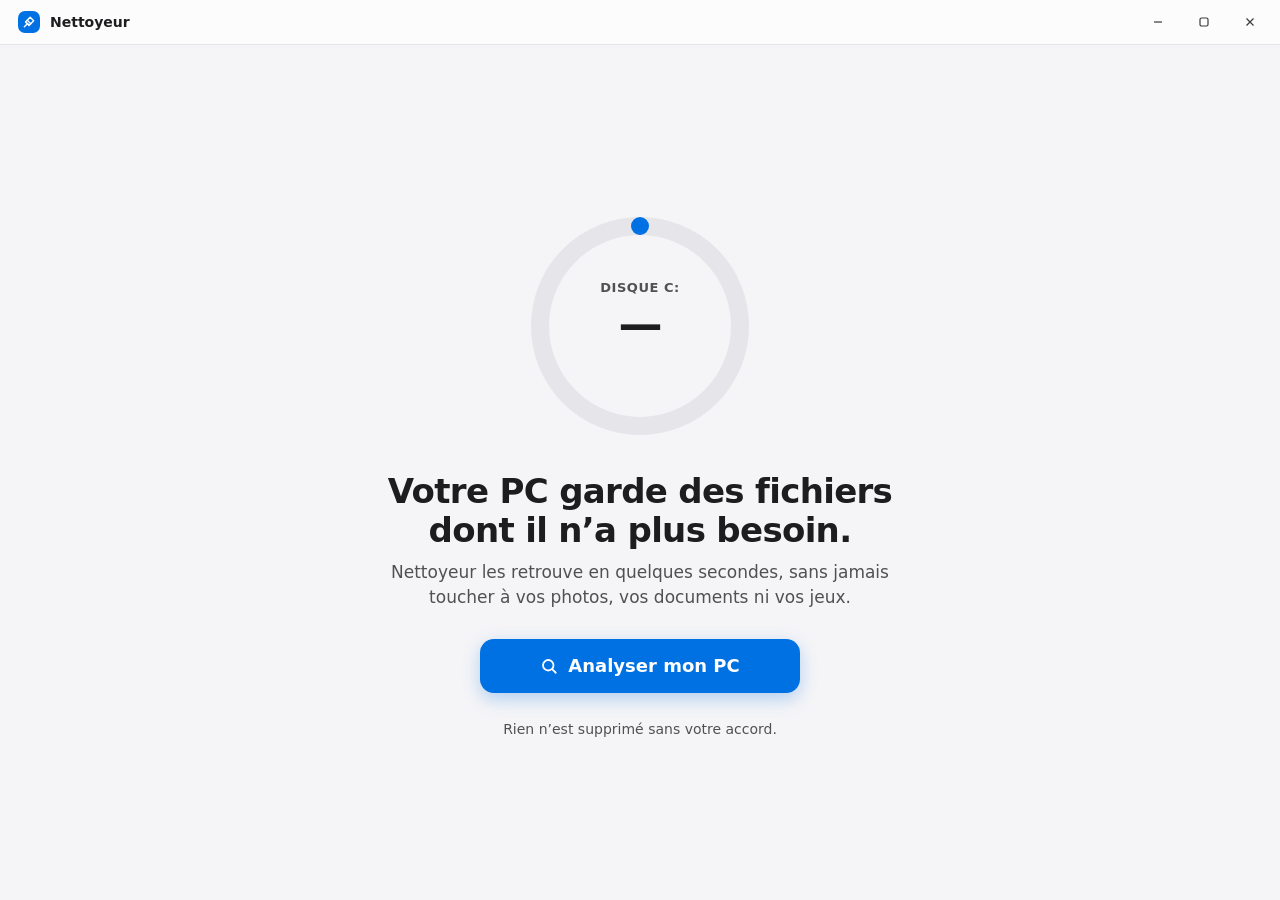
==== ui/index.html @ fa34c0ce "Nettoyeur : première version (Tauri 2), portée de la maquette Trois écrans de la maquette (Accueil, " ====
<!doctype html>
<!-- SPDX-FileCopyrightText: © 2026 Djamel Lazreg (drrakendu78) <https://djamellazreg.fr>
     SPDX-License-Identifier: LicenseRef-PolyForm-Strict-1.0.0
     Nettoyeur — les trois écrans de la maquette (Accueil, Résultats, Terminé). Aucun style en
     ligne (CSP) : tout est dans style.css, les valeurs viennent de app.js. -->
<html lang="fr">
<head>
<meta charset="utf-8">
<meta name="viewport" content="width=device-width, initial-scale=1">
<title>Nettoyeur</title>
<link rel="stylesheet" href="style.css">
<script src="app.js" defer></script>
</head>
<body>
<div class="app">
  <header class="barre" id="barre">
    <div class="marque">
      <span class="logo" aria-hidden="true"><svg width="14" height="14" viewBox="0 0 24 24" fill="none" stroke="#FFFFFF" stroke-width="2.4" stroke-linecap="round" stroke-linejoin="round"><path d="M4 20 L10 14"/><path d="M9 9 L15 15"/><path d="M14 4 L20 10 L12 18 L6 12 Z"/></svg></span>
      Nettoyeur
    </div>
    <div class="fenetre">
      <button type="button" id="reduire" aria-label="Réduire"><svg width="12" height="12" viewBox="0 0 12 12" aria-hidden="true"><path d="M2 6 H10" stroke="currentColor" stroke-width="1.2"/></svg></button>
      <button type="button" id="agrandir" aria-label="Agrandir"><svg width="12" height="12" viewBox="0 0 12 12" aria-hidden="true"><rect x="2" y="2" width="8" height="8" rx="1.5" fill="none" stroke="currentColor" stroke-width="1.2"/></svg></button>
      <button type="button" id="fermer" class="fermer" aria-label="Fermer"><svg width="12" height="12" viewBox="0 0 12 12" aria-hidden="true"><path d="M2.5 2.5 L9.5 9.5 M9.5 2.5 L2.5 9.5" stroke="currentColor" stroke-width="1.2"/></svg></button>
    </div>
  </header>

  <!-- 1 · ACCUEIL -->
  <main class="ecran centre" id="accueil">
    <div class="colonne accueil">
      <div class="anneau">
        <svg width="236" height="236" viewBox="0 0 236 236" role="img" id="anneau" aria-label="Disque C :">
          <circle cx="118" cy="118" r="100" fill="none" stroke="#E5E5EA" stroke-width="18"/>
          <circle id="arc" cx="118" cy="118" r="100" fill="none" stroke="#0071E3" stroke-width="18" stroke-linecap="round" stroke-dasharray="0 629" transform="rotate(-90 118 118)"/>
        </svg>
        <div class="anneau-texte">
          <div class="disque">Disque C:</div>
          <div class="utilise" id="utilise">—</div>
          <div class="sur" id="sur">&nbsp;</div>
        </div>
      </div>
      <div class="titres">
        <h1 tabindex="-1">Votre PC garde des fichiers dont il n’a plus besoin.</h1>
        <p>Nettoyeur les retrouve en quelques secondes, sans jamais toucher à vos photos, vos documents ni vos jeux.</p>
      </div>
      <button type="button" class="principal grand" id="analyser">
        <svg class="icone" width="18" height="18" viewBox="0 0 24 24" fill="none" stroke="#FFFFFF" stroke-width="2.4" stroke-linecap="round" aria-hidden="true"><circle cx="11" cy="11" r="7"/><path d="M16.5 16.5 L21 21"/></svg>
        <span class="roue" aria-hidden="true"></span>
        <span class="libelle">Analyser mon PC</span>
      </button>
      <div class="note" id="note-accueil" role="status">Rien n’est supprimé sans votre accord.</div>
    </div>
  </main>

  <!-- 2 · RÉSULTATS -->
  <main class="ecran resultats" id="resultats" hidden>
    <div class="entete">
      <div class="titres">
        <h1 tabindex="-1" id="titre-resultats">On a trouvé <span id="total-titre">0 Ko</span> à récupérer</h1>
        <p id="sous-titre">Les éléments « à vérifier » ne sont jamais cochés d’office.</p>
      </div>
      <button type="button" class="lien" id="retour">Retour</button>
    </div>
    <ul class="carte liste" id="liste">
      <li class="ligne" data-id="temp">
        <label class="rang" for="c-temp">
          <svg width="26" height="26" viewBox="0 0 24 24" fill="none" stroke="#515154" stroke-width="1.8" stroke-linecap="round" aria-hidden="true"><circle cx="12" cy="12" r="8.5"/><path d="M12 7.5 V12 L15 14"/></svg>
          <span class="nom"><span class="titre">Fichiers temporaires</span><span class="desc">Laissés par Windows et les applications</span></span>
          <span class="pastille sure">Sans risque</span>
          <span class="taille">—</span>
          <input id="c-temp" type="checkbox" aria-label="Nettoyer les fichiers temporaires">
        </label>
      </li>
      <li class="ligne" data-id="corbeille">
        <label class="rang" for="c-corbeille">
          <svg width="26" height="26" viewBox="0 0 24 24" fill="none" stroke="#515154" stroke-width="1.8" stroke-linecap="round" stroke-linejoin="round" aria-hidden="true"><path d="M4 7 H20"/><path d="M9 7 V4.5 H15 V7"/><path d="M6 7 L7 20 H17 L18 7"/></svg>
          <span class="nom"><span class="titre">Corbeille</span><span class="desc">Fichiers que vous avez déjà supprimés</span></span>
          <span class="pastille sure">Sans risque</span>
          <span class="taille">—</span>
          <input id="c-corbeille" type="checkbox" aria-label="Vider la Corbeille">
        </label>
      </li>
      <li class="ligne" data-id="maj">
        <label class="rang" for="c-maj">
          <svg width="26" height="26" viewBox="0 0 24 24" fill="none" stroke="#515154" stroke-width="1.8" stroke-linecap="round" stroke-linejoin="round" aria-hidden="true"><path d="M20 12 A8 8 0 0 1 6 17.3"/><path d="M4 12 A8 8 0 0 1 18 6.7"/><path d="M18 3 V7 H14"/><path d="M6 21 V17 H10"/></svg>
          <span class="nom"><span class="titre">Restes des mises à jour Windows</span><span class="desc">Déjà installées, plus jamais relues</span></span>
          <span class="pastille sure">Sans risque</span>
          <span class="taille">—</span>
          <input id="c-maj" type="checkbox" aria-label="Nettoyer les restes des mises à jour">
        </label>
      </li>
      <li class="ligne" data-id="nav">
        <label class="rang" for="c-nav">
          <svg width="26" height="26" viewBox="0 0 24 24" fill="none" stroke="#515154" stroke-width="1.8" stroke-linecap="round" aria-hidden="true"><circle cx="12" cy="12" r="8.5"/><path d="M3.5 12 H20.5"/><path d="M12 3.5 C9 7 9 17 12 20.5 C15 17 15 7 12 3.5"/></svg>
          <span class="nom"><span class="titre">Cache des navigateurs</span><span class="desc">Chrome, Edge, Brave, Firefox — vous restez connecté</span></span>
          <span class="pastille sure">Sans risque</span>
          <span class="taille">—</span>
          <input id="c-nav" type="checkbox" aria-label="Nettoyer le cache des navigateurs">
        </label>
      </li>
      <li class="ligne" data-id="jeux">
        <label class="rang" for="c-jeux">
          <svg width="26" height="26" viewBox="0 0 24 24" fill="none" stroke="#515154" stroke-width="1.8" stroke-linecap="round" stroke-linejoin="round" aria-hidden="true"><path d="M7 8 H17 A4 4 0 0 1 21 12 V14 A3 3 0 0 1 15.6 15.8 L14.5 14.5 H9.5 L8.4 15.8 A3 3 0 0 1 3 14 V12 A4 4 0 0 1 7 8 Z"/><path d="M8 10.5 V13.5 M6.5 12 H9.5"/></svg>
          <span class="nom"><span class="titre">Cache des jeux</span><span class="desc">Shaders de la carte graphique, refaits au prochain lancement</span></span>
          <span class="pastille sure">Sans risque</span>
          <span class="taille">—</span>
          <input id="c-jeux" type="checkbox" aria-label="Nettoyer le cache des jeux">
        </label>
      </li>
      <li class="ligne" data-id="install">
        <label class="rang" for="c-install">
          <svg width="26" height="26" viewBox="0 0 24 24" fill="none" stroke="#515154" stroke-width="1.8" stroke-linecap="round" stroke-linejoin="round" aria-hidden="true"><path d="M12 4 V15"/><path d="M7.5 10.5 L12 15 L16.5 10.5"/><path d="M4.5 19.5 H19.5"/></svg>
          <span class="nom"><span class="titre">Vieux installateurs</span><span class="desc">Dans Téléchargements, ouverts il y a plus de 3 mois</span></span>
          <span class="pastille verifier">À vérifier</span>
          <span class="taille">—</span>
          <input id="c-install" type="checkbox" aria-label="Nettoyer les vieux installateurs">
        </label>
        <div class="detail" hidden></div>
      </li>
      <li class="ligne" data-id="gros">
        <label class="rang" for="c-gros">
          <svg width="26" height="26" viewBox="0 0 24 24" fill="none" stroke="#515154" stroke-width="1.8" stroke-linecap="round" stroke-linejoin="round" aria-hidden="true"><path d="M6 3.5 H14 L19 8.5 V20.5 H6 Z"/><path d="M14 3.5 V8.5 H19"/></svg>
          <span class="nom"><span class="titre">Gros fichiers oubliés</span><span class="desc">Plus de 1 Go, pas ouverts depuis un an — la liste s’ouvre avant</span></span>
          <span class="pastille verifier">À vérifier</span>
          <span class="taille">—</span>
          <input id="c-gros" type="checkbox" aria-label="Nettoyer les gros fichiers oubliés">
        </label>
        <div class="detail" hidden></div>
      </li>
    </ul>
  </main>
  <footer class="pied" id="pied" hidden>
    <div class="selection" id="selection" role="status">Sélection : <b id="total-pied">0 Ko</b></div>
    <button type="button" class="principal" id="nettoyer">
      <span class="roue" aria-hidden="true"></span>
      <span class="libelle">Nettoyer <span id="total-bouton">0 Ko</span></span>
    </button>
  </footer>

  <!-- 3 · TERMINÉ -->
  <main class="ecran centre" id="termine" hidden>
    <div class="colonne termine">
      <div class="coche-ronde"><svg width="64" height="64" viewBox="0 0 24 24" fill="none" stroke="#1B6E37" stroke-width="2.4" stroke-linecap="round" stroke-linejoin="round" role="img" aria-label="Nettoyage terminé"><path d="M5 12.5 L10 17.5 L19 7"/></svg></div>
      <div class="gain">
        <h1 class="chiffre" tabindex="-1" id="libere">0 Ko</h1>
        <div class="legende">libérés sur votre PC</div>
      </div>
      <div class="carte bilan">
        <div class="bilan-ligne"><span>Espace libre avant</span><b id="avant">—</b></div>
        <div class="jauge" aria-hidden="true"><div class="jauge-avant" id="jauge-avant"></div><div class="jauge-gain" id="jauge-gain"></div></div>
        <div class="bilan-ligne"><span>Espace libre maintenant</span><b id="apres">—</b></div>
      </div>
      <button type="button" class="principal" id="fini">Terminé</button>
      <div class="note" id="note-corbeille">Les fichiers « à vérifier » restent dans la Corbeille tant que vous ne la videz pas.</div>
      <div class="note alerte" id="note-admin" hidden>Les restes des mises à jour n’ont pas été nettoyés : l’autorisation a été refusée.</div>
    </div>
  </main>
</div>
</body>
</html>
---- ui/style.css ----
/* SPDX-FileCopyrightText: © 2026 Djamel Lazreg (drrakendu78) <https://djamellazreg.fr>
   SPDX-License-Identifier: LicenseRef-PolyForm-Strict-1.0.0

   Nettoyeur — la maquette (claude.ai/artifact/TJa7mqybpLY1iUbJiNohjh) portée telle quelle :
   fond #F5F5F7, cartes blanches de rayon 16, bleu #0071E3, une action par écran. Figtree si
   elle est installée, sinon la police de Windows, très proche. */

:root {
  --accent: #0071E3;
  --fond: #F5F5F7;
  --texte: #1D1D1F;
  --texte-2: #515154;
  --filet: #E3E3E8;
  --filet-carte: #EBEBF0;
  --piste: #E5E5EA;
  --sur-fond: #E3F3E8;
  --sur-texte: #1B6E37;
  --verif-fond: #FFF1DC;
  --verif-texte: #8A4B00;
  --verre: rgba(255, 255, 255, 0.72);
  --ombre-carte: 0 1px 2px rgba(0, 0, 0, 0.04), 0 8px 24px rgba(0, 0, 0, 0.06);
  --sortie: cubic-bezier(0.23, 1, 0.32, 1);
  color-scheme: light;
}

* { box-sizing: border-box; }
html, body { height: 100%; margin: 0; }
body {
  background: var(--fond);
  color: var(--texte);
  font-family: 'Figtree', 'Segoe UI Variable Text', 'Segoe UI', system-ui, sans-serif;
  /* la hauteur « normale » de Figtree (1,2) : mêmes mesures que la maquette avec la police de Windows */
  line-height: 1.2;
  -webkit-font-smoothing: antialiased;
  overflow: hidden;
  user-select: none;
}
button { font: inherit; color: inherit; }
h1, p { margin: 0; }
[hidden] { display: none !important; }

.app { height: 100%; display: flex; flex-direction: column; }

/* ── barre de titre (44 px + son filet) ──
   La maquette donne largeurs et hauteurs SANS marges ni bordures (boîte « content-box ») ; ici tout
   est en border-box : les valeurs ci-dessous les incluent (barre 45, pied 77, boutons + 2 × marge). */
.barre {
  height: 45px; flex-shrink: 0; display: flex; align-items: center; justify-content: space-between;
  padding: 0 8px 0 18px; border-bottom: 1px solid var(--filet); background: var(--verre);
}
.marque { display: flex; align-items: center; gap: 10px; font-size: 14px; font-weight: 600; pointer-events: none; }
.logo { width: 22px; height: 22px; border-radius: 7px; background: var(--accent); display: flex; align-items: center; justify-content: center; }
.fenetre { display: flex; gap: 2px; }
.fenetre button {
  width: 44px; height: 32px; border: 0; background: transparent; border-radius: 6px; color: #3A3A3C;
  display: flex; align-items: center; justify-content: center; cursor: pointer;
  transition: background-color 120ms ease, color 120ms ease;
}
@media (hover: hover) and (pointer: fine) {
  .fenetre button:hover { background: rgba(0, 0, 0, 0.06); }
  .fenetre .fermer:hover { background: #E81123; color: #FFFFFF; }
}

/* ── écrans ── */
.ecran { flex: 1; min-height: 0; animation: arrivee 180ms var(--sortie); }
.ecran.centre { display: flex; align-items: center; justify-content: center; padding: 32px; overflow: auto; }
.colonne { display: flex; flex-direction: column; align-items: center; text-align: center; }
@keyframes arrivee { from { opacity: 0; } to { opacity: 1; } }

/* boutons pleins : le bleu, le texte blanc */
.principal {
  display: inline-flex; align-items: center; justify-content: center; gap: 10px;
  border: 0; background: var(--accent); color: #FFFFFF; font-weight: 600; cursor: pointer;
  transition: filter 150ms ease, transform 120ms var(--sortie), opacity 150ms ease;
}
.principal:active:not(:disabled) { transform: scale(0.98); }
@media (hover: hover) and (pointer: fine) { .principal:hover:not(:disabled) { filter: brightness(1.08); } }
.principal:disabled { cursor: default; opacity: 0.45; box-shadow: none !important; }
.principal[aria-busy="true"] { opacity: 1; cursor: progress; }
:focus-visible { outline: 2px solid var(--accent); outline-offset: 3px; }
.lien:focus-visible, .afficher:focus-visible { border-radius: 6px; }

/* la roue d'attente, à la place de l'icône pendant l'analyse ou le nettoyage */
.roue { display: none; width: 18px; height: 18px; border-radius: 50%; border: 2.4px solid rgba(255, 255, 255, 0.35); border-top-color: #FFFFFF; animation: tourne 800ms linear infinite; }
[aria-busy="true"] .roue { display: block; }
[aria-busy="true"] .icone { display: none; }
@keyframes tourne { to { transform: rotate(360deg); } }

.note { font-size: 14px; color: var(--texte-2); }
.note.alerte, .selection.alerte { color: var(--verif-texte); }

/* ── 1 · Accueil ── */
.accueil { width: 560px; max-width: 100%; gap: 28px; }
.anneau { position: relative; width: 236px; height: 236px; }
#arc { transition: stroke-dasharray 700ms var(--sortie); }
.anneau-texte { position: absolute; inset: 0; display: flex; flex-direction: column; align-items: center; justify-content: center; gap: 2px; }
.disque { font-size: 13px; font-weight: 600; letter-spacing: 0.04em; text-transform: uppercase; color: var(--texte-2); }
.utilise { font-size: 44px; font-weight: 700; letter-spacing: -0.02em; }
.sur { font-size: 15px; color: var(--texte-2); }
.accueil .titres { display: flex; flex-direction: column; gap: 10px; }
.accueil h1 { font-size: 34px; font-weight: 700; letter-spacing: -0.02em; line-height: 1.15; outline: none; }
.accueil p { font-size: 17px; line-height: 1.5; color: var(--texte-2); }
.grand { min-width: 320px; height: 54px; padding: 0 30px; border-radius: 14px; font-size: 18px; box-shadow: 0 6px 18px rgba(0, 113, 227, 0.28); }

/* ── 2 · Résultats ── */
.resultats { display: flex; flex-direction: column; gap: 16px; padding: 22px 40px 0; }
.entete { display: flex; align-items: flex-end; justify-content: space-between; gap: 24px; flex-shrink: 0; }
.entete .titres { display: flex; flex-direction: column; gap: 6px; }
.entete h1 { font-size: 30px; font-weight: 700; letter-spacing: -0.02em; outline: none; }
.entete p { font-size: 15px; color: var(--texte-2); }
.lien { border: 0; background: none; padding: 10px 4px; font-size: 15px; font-weight: 500; color: #0066CC; cursor: pointer; }
@media (hover: hover) and (pointer: fine) { .lien:hover { color: #004C99; } }
.lien:disabled { opacity: 0.45; cursor: default; }

.carte { background: #FFFFFF; border-radius: 16px; box-shadow: var(--ombre-carte); }
/* la carte défile si la fenêtre est basse ou si une liste « à vérifier » est ouverte */
.liste { list-style: none; margin: 0 0 16px; padding: 0; overflow: auto; min-height: 0; flex: 0 1 auto; }
.ligne + .ligne { border-top: 1px solid var(--filet-carte); }
.rang {
  display: grid; grid-template-columns: 40px minmax(0, 1fr) 110px 90px 28px; align-items: center; gap: 16px;
  height: 60px; padding: 0 22px; cursor: pointer;
}
.rang.vide { cursor: default; }
.nom { display: flex; flex-direction: column; min-width: 0; }
.nom .titre { font-size: 16px; font-weight: 600; }
.nom .desc { font-size: 13px; color: var(--texte-2); white-space: nowrap; overflow: hidden; text-overflow: ellipsis; }
.pastille { justify-self: start; font-size: 12px; font-weight: 600; padding: 4px 10px; border-radius: 999px; white-space: nowrap; }
.pastille.sure { background: var(--sur-fond); color: var(--sur-texte); }
.pastille.verifier { background: var(--verif-fond); color: var(--verif-texte); }
.taille { text-align: right; font-size: 16px; font-weight: 600; white-space: nowrap; }
.rang.vide .taille { color: var(--texte-2); font-weight: 500; }
.rang input { width: 20px; height: 20px; margin: 0; accent-color: var(--accent); cursor: inherit; }

/* la liste d'une catégorie « à vérifier », ouverte sur place quand on la coche */
.detail { padding: 0 22px 14px 78px; display: flex; flex-direction: column; gap: 2px; }
.fichier { display: grid; grid-template-columns: minmax(0, 1fr) auto auto auto; align-items: center; gap: 14px; min-height: 34px; font-size: 14px; }
.fichier .nom-fichier { font-weight: 500; white-space: nowrap; overflow: hidden; text-overflow: ellipsis; user-select: text; }
.fichier .meta { font-size: 13px; color: var(--texte-2); white-space: nowrap; }
.afficher { border: 0; background: none; padding: 4px 2px; font-size: 13px; font-weight: 600; color: #0066CC; cursor: pointer; }
@media (hover: hover) and (pointer: fine) { .afficher:hover { color: #004C99; } }
.detail .plus, .detail .vide-liste { font-size: 13px; color: var(--texte-2); padding: 4px 0 0; }

.pied {
  flex-shrink: 0; height: 77px; display: flex; align-items: center; justify-content: space-between; gap: 24px;
  padding: 0 40px; border-top: 1px solid var(--filet); background: var(--verre);
}
.selection { font-size: 15px; color: var(--texte-2); }
.selection b { font-weight: 700; color: var(--texte); }
#nettoyer { min-width: 272px; height: 48px; padding: 0 26px; border-radius: 13px; font-size: 17px; box-shadow: 0 6px 18px rgba(0, 113, 227, 0.25); }

/* ── 3 · Terminé ── */
.termine { width: 600px; max-width: 100%; gap: 26px; }
.coche-ronde { width: 132px; height: 132px; border-radius: 999px; background: var(--sur-fond); display: flex; align-items: center; justify-content: center; }
.gain { display: flex; flex-direction: column; gap: 8px; }
.chiffre { font-size: 64px; font-weight: 700; letter-spacing: -0.03em; line-height: 1; outline: none; }
.legende { font-size: 22px; font-weight: 600; }
.bilan { width: 100%; padding: 20px 24px; display: flex; flex-direction: column; gap: 12px; }
.bilan-ligne { display: flex; justify-content: space-between; font-size: 15px; }
.bilan-ligne span { color: var(--texte-2); }
.bilan-ligne b { font-weight: 600; }
.jauge { height: 10px; border-radius: 999px; background: var(--piste); overflow: hidden; display: flex; }
.jauge-avant { background: #C7C7CC; width: 0; }
.jauge-gain { background: var(--accent); width: 0; }
#fini { min-width: 232px; height: 50px; padding: 0 26px; border-radius: 13px; font-size: 17px; }

/* moins de mouvement : ni fondu, ni anneau qui se remplit, ni roue qui tourne */
@media (prefers-reduced-motion: reduce) {
  .ecran { animation: none; }
  #arc { transition: none; }
  .roue { animation: none; border-top-color: rgba(255, 255, 255, 0.35); border-right-color: #FFFFFF; }
  .principal { transition: none; }
  .principal:active:not(:disabled) { transform: none; }
}
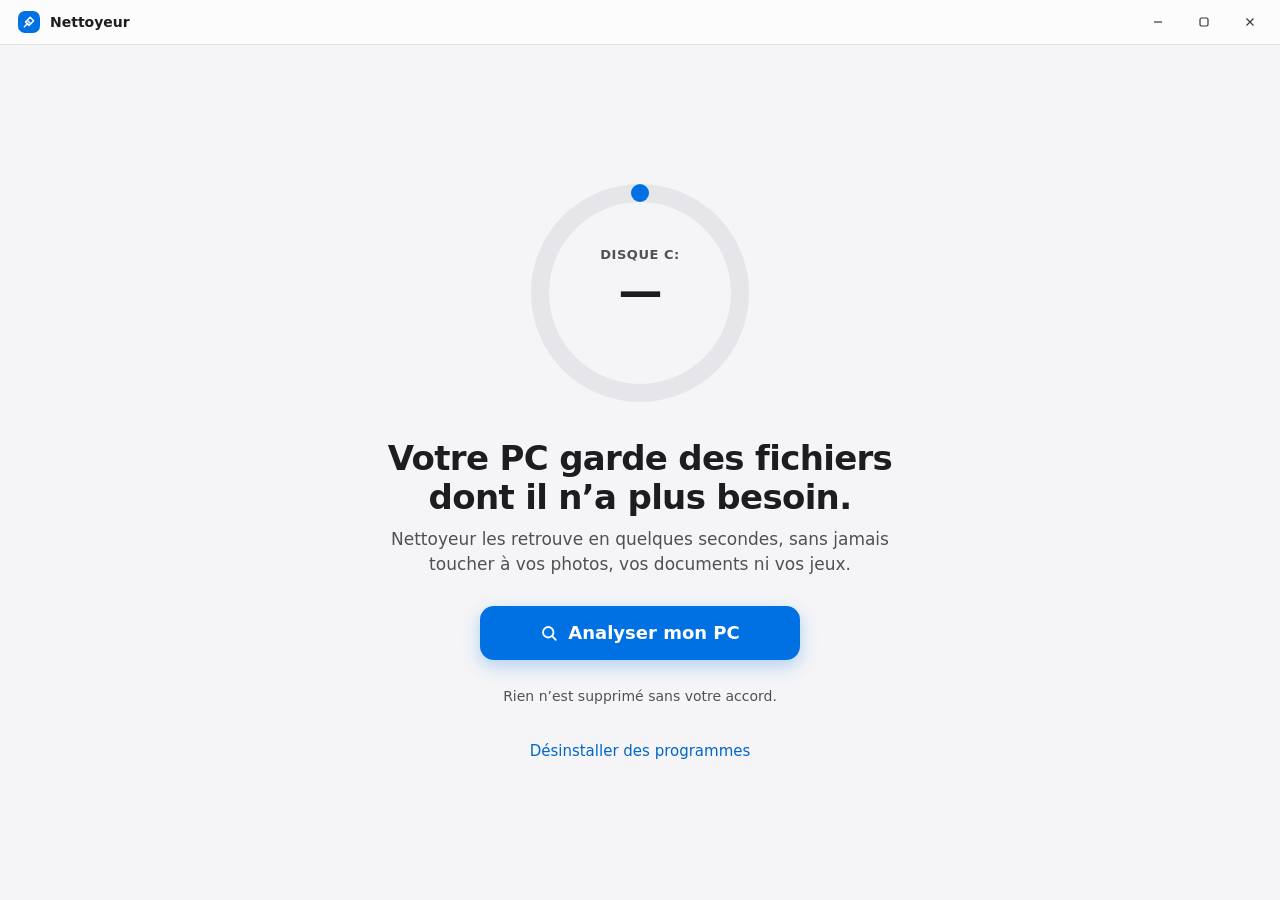
==== commit 4cc3baf4: "Nettoyeur : désinstaller les programmes et retirer leurs restes (logique BCU) Quatre écrans de la ma" ====
--- a/ui/index.html
+++ b/ui/index.html
@@ -49,6 +49,7 @@
         <span class="libelle">Analyser mon PC</span>
       </button>
       <div class="note" id="note-accueil" role="status">Rien n’est supprimé sans votre accord.</div>
+      <button type="button" class="lien" id="vers-programmes">Désinstaller des programmes</button>
     </div>
   </main>
 
@@ -124,6 +125,16 @@
           <span class="pastille verifier">À vérifier</span>
           <span class="taille">—</span>
           <input id="c-gros" type="checkbox" aria-label="Nettoyer les gros fichiers oubliés">
+        </label>
+        <div class="detail" hidden></div>
+      </li>
+      <li class="ligne" data-id="orphelins">
+        <label class="rang" for="c-orphelins">
+          <svg width="26" height="26" viewBox="0 0 24 24" fill="none" stroke="#515154" stroke-width="1.8" stroke-linecap="round" stroke-linejoin="round" aria-hidden="true"><path d="M3.5 6.5 H9.5 L11.5 8.5 H20.5 V18.5 H3.5 Z"/><path d="M9.5 13.5 H14.5"/></svg>
+          <span class="nom"><span class="titre">Restes de programmes désinstallés</span><span class="desc">Dossiers oubliés dans Program Files — la liste s’ouvre avant</span></span>
+          <span class="pastille verifier">À vérifier</span>
+          <span class="taille">—</span>
+          <input id="c-orphelins" type="checkbox" aria-label="Retirer les restes de programmes désinstallés">
         </label>
         <div class="detail" hidden></div>
       </li>
@@ -155,6 +166,86 @@
       <div class="note alerte" id="note-admin" hidden>Les restes des mises à jour n’ont pas été nettoyés : l’autorisation a été refusée.</div>
     </div>
   </main>
+
+  <!-- 4 · VOS PROGRAMMES -->
+  <main class="ecran resultats" id="programmes" hidden>
+    <div class="entete">
+      <div class="titres">
+        <h1 tabindex="-1">Vos programmes</h1>
+        <p id="sous-titre-programmes">Cochez ceux à retirer : on nettoie aussi ce qu’ils laissent derrière eux.</p>
+      </div>
+      <div class="outils-entete">
+        <button type="button" class="lien" id="retour-programmes">Retour</button>
+        <label class="recherche">
+          <svg width="16" height="16" viewBox="0 0 24 24" fill="none" stroke="#515154" stroke-width="2.2" stroke-linecap="round" aria-hidden="true"><circle cx="11" cy="11" r="7"/><path d="M16.5 16.5 L21 21"/></svg>
+          <input id="recherche" type="search" placeholder="Rechercher un programme" aria-label="Rechercher un programme" autocomplete="off" spellcheck="false">
+        </label>
+      </div>
+    </div>
+    <ul class="carte liste" id="liste-programmes" aria-label="Programmes installés"></ul>
+    <div class="note vide-liste-programmes" id="vide-programmes" role="status" hidden></div>
+  </main>
+  <footer class="pied" id="pied-programmes" hidden>
+    <div class="selection" id="selection-programmes" role="status">Aucun programme choisi</div>
+    <button type="button" class="principal" id="desinstaller" disabled>
+      <span class="roue" aria-hidden="true"></span>
+      <span class="libelle">Désinstaller</span>
+    </button>
+  </footer>
+
+  <!-- 5 · DÉSINSTALLATION -->
+  <main class="ecran centre" id="desinstallation" hidden>
+    <div class="colonne termine desinstall">
+      <div class="titres">
+        <h1 tabindex="-1" id="titre-desinstallation">Désinstallation…</h1>
+        <p id="texte-desinstallation">Un programme à la fois. S’il vous pose des questions, répondez-lui : on attend.</p>
+      </div>
+      <ul class="carte liste" id="liste-desinstallation" aria-live="polite"></ul>
+      <div class="progression">
+        <div class="barre-prog" aria-hidden="true"><div id="barre-desinstallation"></div></div>
+        <div class="note" id="note-desinstallation" role="status"></div>
+      </div>
+      <button type="button" class="principal" id="retour-desinstallation" hidden>Retour</button>
+    </div>
+  </main>
+
+  <!-- 6 · LES RESTES -->
+  <main class="ecran resultats" id="restes" hidden>
+    <div class="entete">
+      <div class="titres">
+        <h1 tabindex="-1" id="titre-restes">Ils ont laissé 0 Ko derrière eux</h1>
+        <p>Tout part à la Corbeille, et le registre est sauvegardé avant. Les « à vérifier » ne sont jamais cochés d’office.</p>
+      </div>
+      <button type="button" class="lien" id="garder-restes">Tout garder</button>
+    </div>
+    <ul class="carte liste" id="liste-restes" aria-label="Restes trouvés"></ul>
+  </main>
+  <footer class="pied" id="pied-restes" hidden>
+    <div class="selection" id="selection-restes" role="status">Sélection : <b id="total-restes">0 Ko</b></div>
+    <button type="button" class="principal" id="supprimer-restes">
+      <span class="roue" aria-hidden="true"></span>
+      <span class="libelle">Supprimer les restes</span>
+    </button>
+  </footer>
+
+  <!-- 7 · PROGRAMMES RETIRÉS -->
+  <main class="ecran centre" id="termine-programmes" hidden>
+    <div class="colonne termine">
+      <div class="coche-ronde"><svg width="64" height="64" viewBox="0 0 24 24" fill="none" stroke="#1B6E37" stroke-width="2.4" stroke-linecap="round" stroke-linejoin="round" role="img" aria-label="Programmes retirés"><path d="M5 12.5 L10 17.5 L19 7"/></svg></div>
+      <div class="gain">
+        <h1 class="chiffre" tabindex="-1" id="nb-retires">0 programme</h1>
+        <div class="legende" id="legende-retires">retirés</div>
+      </div>
+      <div class="carte bilan" id="bilan-restes">
+        <div class="bilan-ligne"><span>Dossiers envoyés à la Corbeille</span><b id="bilan-dossiers">0</b></div>
+        <div class="bilan-ligne"><span>Réglages retirés du registre (sauvegardés)</span><b id="bilan-cles">0</b></div>
+        <div class="bilan-ligne"><span>Raccourcis morts</span><b id="bilan-raccourcis">0</b></div>
+      </div>
+      <button type="button" class="principal" id="fini-programmes">Terminé</button>
+      <div class="note" id="note-sauvegarde">Les dossiers restent dans la Corbeille tant que vous ne la videz pas.</div>
+      <div class="note alerte" id="note-admin-restes" hidden>Une partie des restes n’a pas été retirée : l’autorisation a été refusée.</div>
+    </div>
+  </main>
 </div>
 </body>
 </html>
--- a/ui/style.css
+++ b/ui/style.css
@@ -146,7 +146,8 @@
 }
 .selection { font-size: 15px; color: var(--texte-2); }
 .selection b { font-weight: 700; color: var(--texte); }
-#nettoyer { min-width: 272px; height: 48px; padding: 0 26px; border-radius: 13px; font-size: 17px; box-shadow: 0 6px 18px rgba(0, 113, 227, 0.25); }
+/* le bouton plein des pieds (Nettoyer, Désinstaller, Supprimer les restes) */
+.pied .principal { min-width: 272px; height: 48px; padding: 0 26px; border-radius: 13px; font-size: 17px; box-shadow: 0 6px 18px rgba(0, 113, 227, 0.25); }
 
 /* ── 3 · Terminé ── */
 .termine { width: 600px; max-width: 100%; gap: 26px; }
@@ -161,13 +162,54 @@
 .jauge { height: 10px; border-radius: 999px; background: var(--piste); overflow: hidden; display: flex; }
 .jauge-avant { background: #C7C7CC; width: 0; }
 .jauge-gain { background: var(--accent); width: 0; }
-#fini { min-width: 232px; height: 50px; padding: 0 26px; border-radius: 13px; font-size: 17px; }
+#fini, #fini-programmes, #retour-desinstallation { min-width: 232px; height: 50px; padding: 0 26px; border-radius: 13px; font-size: 17px; }
+
+/* ── 4 à 7 · Programmes, désinstallation, restes (maquette validée le 18/10/2026) ── */
+.outils-entete { display: flex; align-items: center; gap: 12px; }
+.recherche { display: flex; align-items: center; gap: 8px; width: 260px; height: 40px; padding: 0 12px; background: #FFFFFF; border: 1px solid var(--filet); border-radius: 10px; cursor: text; }
+.recherche:focus-within { border-color: var(--accent); box-shadow: 0 0 0 3px color-mix(in srgb, var(--accent) 18%, transparent); }
+.recherche input { flex: 1; min-width: 0; border: 0; outline: none; background: transparent; font: inherit; font-size: 15px; color: var(--texte); }
+.recherche input::placeholder { color: var(--texte-2); }
+.ligne.cochee { background: color-mix(in srgb, var(--accent) 5%, #FFFFFF); }
+.prog { display: grid; grid-template-columns: 40px minmax(0, 1fr) 150px 90px 28px; align-items: center; gap: 16px; height: 60px; padding: 0 22px; cursor: pointer; }
+.prog img, .etat img, .groupe img, .icone-app { width: 32px; height: 32px; border-radius: 8px; object-fit: contain; }
+.prog .date { font-size: 14px; color: var(--texte-2); white-space: nowrap; overflow: hidden; text-overflow: ellipsis; }
+.prog input, .reste input { width: 20px; height: 20px; margin: 0; accent-color: var(--accent); cursor: inherit; }
+.vide-liste-programmes { padding: 24px 0; text-align: center; }
+
+.desinstall { gap: 26px; }
+.desinstall .titres { display: flex; flex-direction: column; gap: 10px; }
+.desinstall h1 { font-size: 34px; font-weight: 700; letter-spacing: -0.02em; outline: none; }
+.desinstall p { font-size: 17px; line-height: 1.5; color: var(--texte-2); }
+.desinstall .liste { width: 100%; margin: 0; max-height: 330px; }
+.etat { display: grid; grid-template-columns: 40px minmax(0, 1fr) 190px; align-items: center; gap: 16px; height: 64px; padding: 0 22px; text-align: left; }
+.etat .statut { justify-self: end; display: inline-flex; align-items: center; gap: 8px; font-size: 15px; font-weight: 600; white-space: nowrap; }
+.statut.retire { color: var(--sur-texte); }
+.statut.en_cours { color: var(--accent); }
+.statut.attente, .statut.annule { color: var(--texte-2); font-weight: 500; }
+.statut.echec { color: var(--verif-texte); }
+.passer { border: 0; background: none; padding: 2px 0 2px 6px; font: inherit; font-size: 14px; font-weight: 500; color: #0066CC; cursor: pointer; }
+.mini-roue { width: 16px; height: 16px; border-radius: 50%; border: 2.2px solid color-mix(in srgb, var(--accent) 25%, transparent); border-top-color: var(--accent); animation: tourne 800ms linear infinite; }
+.progression { width: 100%; display: flex; flex-direction: column; gap: 10px; }
+.barre-prog { width: 100%; height: 8px; border-radius: 999px; background: var(--piste); overflow: hidden; }
+.barre-prog > div { height: 100%; width: 0; background: var(--accent); border-radius: 999px; transition: width 300ms var(--sortie); }
+
+.groupe { display: grid; grid-template-columns: 40px minmax(0, 1fr) auto; align-items: center; gap: 16px; height: 52px; padding: 0 22px; background: #FAFAFC; }
+.groupe .titre { font-size: 16px; font-weight: 700; }
+.groupe .compte { font-size: 14px; color: var(--texte-2); }
+.reste { display: grid; grid-template-columns: 40px minmax(0, 1fr) 110px 90px 28px; align-items: center; gap: 16px; min-height: 54px; padding: 6px 22px; cursor: pointer; }
+.reste > svg { justify-self: center; }
+.reste .chemin { font-size: 14px; font-weight: 500; white-space: nowrap; overflow: hidden; text-overflow: ellipsis; user-select: text; }
+.reste .genre { font-size: 13px; color: var(--texte-2); }
+.reste .afficher { padding: 0 0 0 4px; }
 
 /* moins de mouvement : ni fondu, ni anneau qui se remplit, ni roue qui tourne */
 @media (prefers-reduced-motion: reduce) {
   .ecran { animation: none; }
   #arc { transition: none; }
   .roue { animation: none; border-top-color: rgba(255, 255, 255, 0.35); border-right-color: #FFFFFF; }
+  .mini-roue { animation: none; }
+  .barre-prog > div { transition: none; }
   .principal { transition: none; }
   .principal:active:not(:disabled) { transform: none; }
 }
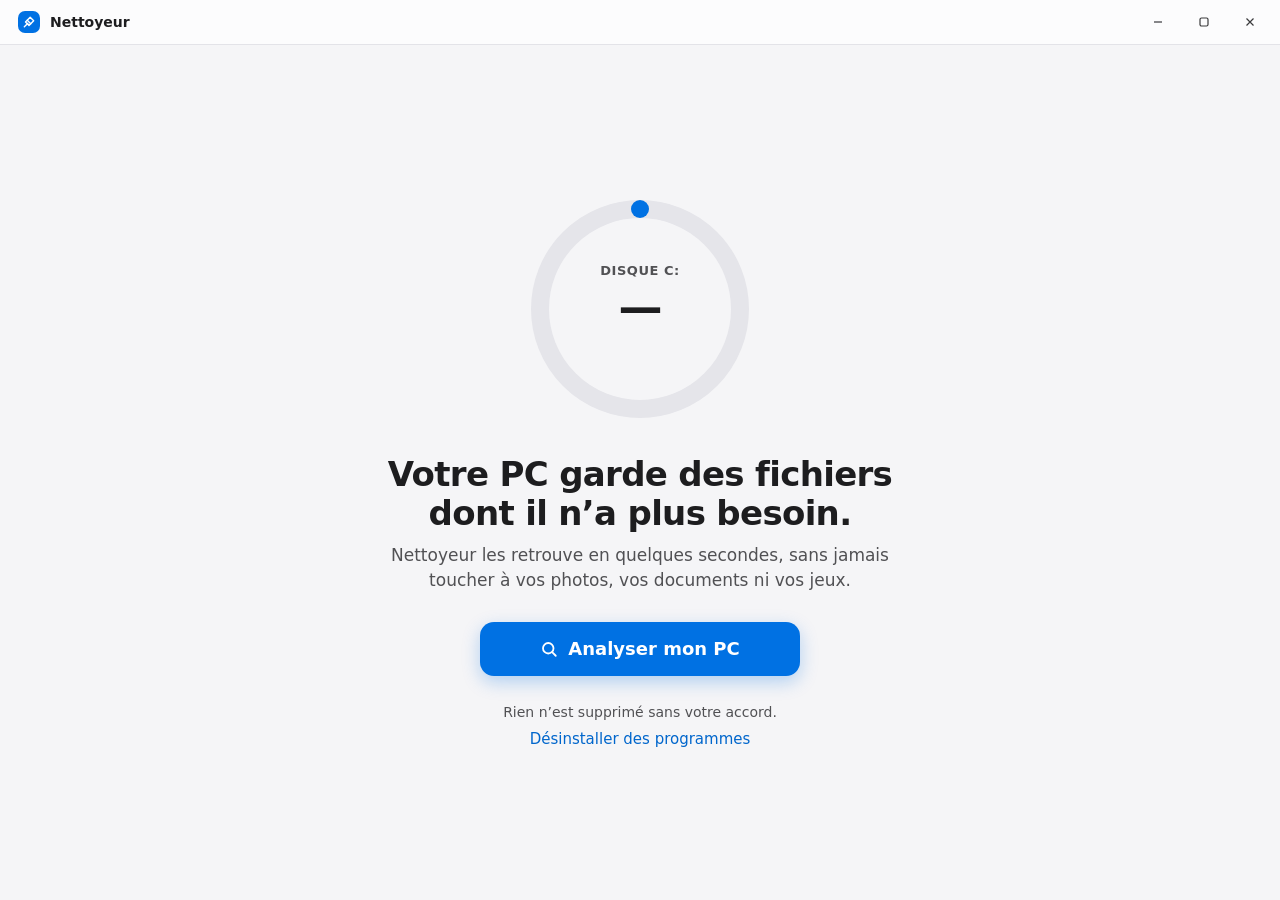
==== commit 14ba92df: "Nettoyeur : restes des applis à identifiant, programmes installés épargnés, accueil sans défilement " ====
--- a/ui/index.html
+++ b/ui/index.html
@@ -48,8 +48,10 @@
         <span class="roue" aria-hidden="true"></span>
         <span class="libelle">Analyser mon PC</span>
       </button>
-      <div class="note" id="note-accueil" role="status">Rien n’est supprimé sans votre accord.</div>
-      <button type="button" class="lien" id="vers-programmes">Désinstaller des programmes</button>
+      <div class="suite-accueil">
+        <div class="note" id="note-accueil" role="status">Rien n’est supprimé sans votre accord.</div>
+        <button type="button" class="lien" id="vers-programmes">Désinstaller des programmes</button>
+      </div>
     </div>
   </main>
 
--- a/ui/style.css
+++ b/ui/style.css
@@ -101,6 +101,9 @@
 .accueil h1 { font-size: 34px; font-weight: 700; letter-spacing: -0.02em; line-height: 1.15; outline: none; }
 .accueil p { font-size: 17px; line-height: 1.5; color: var(--texte-2); }
 .grand { min-width: 320px; height: 54px; padding: 0 30px; border-radius: 14px; font-size: 18px; box-shadow: 0 6px 18px rgba(0, 113, 227, 0.28); }
+/* la note et le lien vers les programmes : un seul bloc, pour tenir dans la fenêtre par défaut */
+.suite-accueil { display: flex; flex-direction: column; align-items: center; gap: 4px; }
+#vers-programmes { padding: 6px 4px; }
 
 /* ── 2 · Résultats ── */
 .resultats { display: flex; flex-direction: column; gap: 16px; padding: 22px 40px 0; }
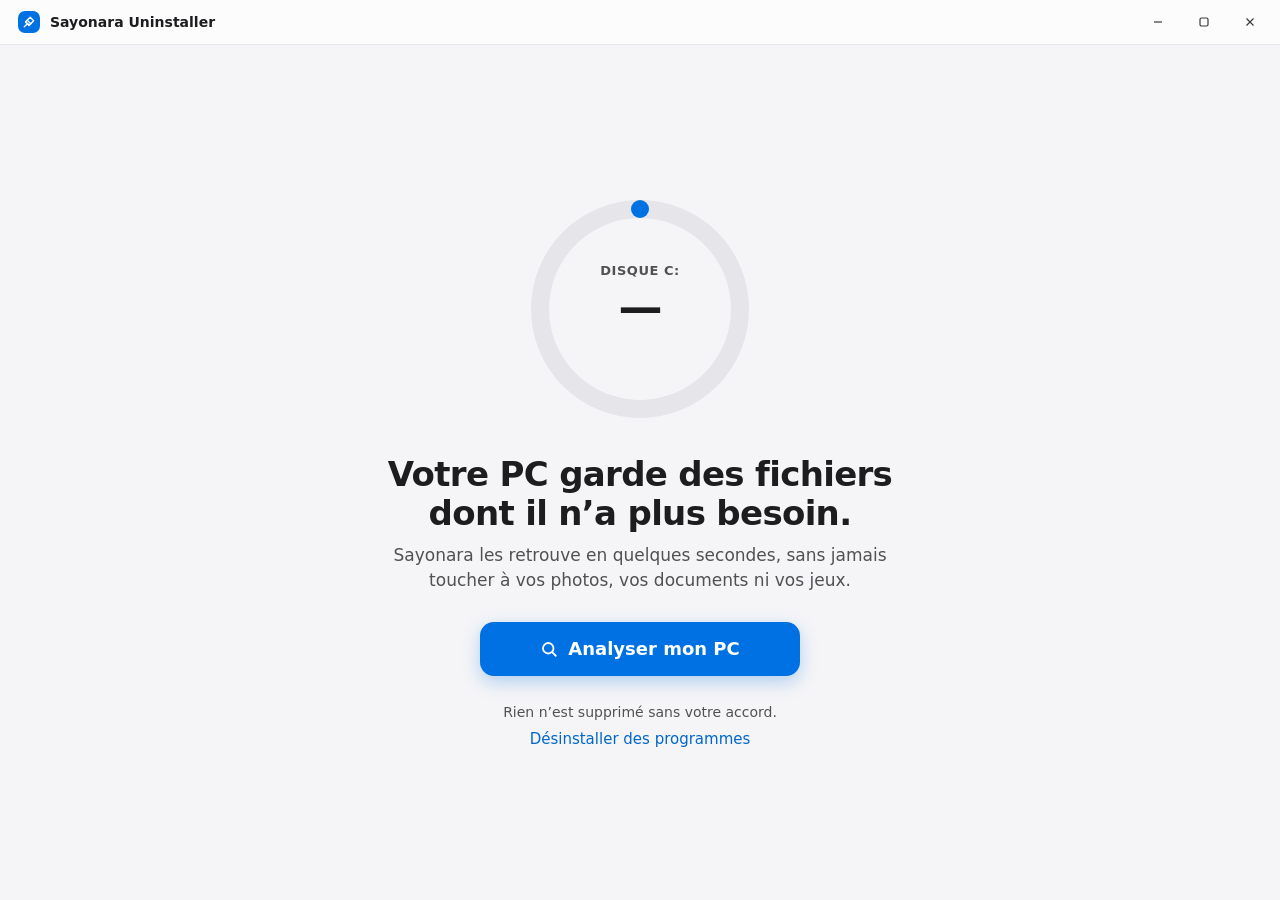
==== commit 0efb1633: "Renommer l'appli en Sayonara Uninstaller Nom du produit, identifiant (com.drrakendu78.sayonara), bin" ====
--- a/ui/index.html
+++ b/ui/index.html
@@ -1,13 +1,13 @@
 <!doctype html>
 <!-- SPDX-FileCopyrightText: © 2026 Djamel Lazreg (drrakendu78) <https://djamellazreg.fr>
      SPDX-License-Identifier: LicenseRef-PolyForm-Strict-1.0.0
-     Nettoyeur — les trois écrans de la maquette (Accueil, Résultats, Terminé). Aucun style en
+     Sayonara Uninstaller — les écrans de la maquette (nettoyage, programmes, restes). Aucun style en
      ligne (CSP) : tout est dans style.css, les valeurs viennent de app.js. -->
 <html lang="fr">
 <head>
 <meta charset="utf-8">
 <meta name="viewport" content="width=device-width, initial-scale=1">
-<title>Nettoyeur</title>
+<title>Sayonara Uninstaller</title>
 <link rel="stylesheet" href="style.css">
 <script src="app.js" defer></script>
 </head>
@@ -16,12 +16,16 @@
   <header class="barre" id="barre">
     <div class="marque">
       <span class="logo" aria-hidden="true"><svg width="14" height="14" viewBox="0 0 24 24" fill="none" stroke="#FFFFFF" stroke-width="2.4" stroke-linecap="round" stroke-linejoin="round"><path d="M4 20 L10 14"/><path d="M9 9 L15 15"/><path d="M14 4 L20 10 L12 18 L6 12 Z"/></svg></span>
-      Nettoyeur
-    </div>
+      Sayonara Uninstaller
+    </div>
+    <div class="droite">
+    <!-- la mise à jour trouvée sur GitHub (app.js, maj.rs) : cachée tant qu'il n'y en a pas -->
+    <button type="button" class="maj" id="maj" hidden></button>
     <div class="fenetre">
       <button type="button" id="reduire" aria-label="Réduire"><svg width="12" height="12" viewBox="0 0 12 12" aria-hidden="true"><path d="M2 6 H10" stroke="currentColor" stroke-width="1.2"/></svg></button>
       <button type="button" id="agrandir" aria-label="Agrandir"><svg width="12" height="12" viewBox="0 0 12 12" aria-hidden="true"><rect x="2" y="2" width="8" height="8" rx="1.5" fill="none" stroke="currentColor" stroke-width="1.2"/></svg></button>
       <button type="button" id="fermer" class="fermer" aria-label="Fermer"><svg width="12" height="12" viewBox="0 0 12 12" aria-hidden="true"><path d="M2.5 2.5 L9.5 9.5 M9.5 2.5 L2.5 9.5" stroke="currentColor" stroke-width="1.2"/></svg></button>
+    </div>
     </div>
   </header>
 
@@ -41,7 +45,7 @@
       </div>
       <div class="titres">
         <h1 tabindex="-1">Votre PC garde des fichiers dont il n’a plus besoin.</h1>
-        <p>Nettoyeur les retrouve en quelques secondes, sans jamais toucher à vos photos, vos documents ni vos jeux.</p>
+        <p>Sayonara les retrouve en quelques secondes, sans jamais toucher à vos photos, vos documents ni vos jeux.</p>
       </div>
       <button type="button" class="principal grand" id="analyser">
         <svg class="icone" width="18" height="18" viewBox="0 0 24 24" fill="none" stroke="#FFFFFF" stroke-width="2.4" stroke-linecap="round" aria-hidden="true"><circle cx="11" cy="11" r="7"/><path d="M16.5 16.5 L21 21"/></svg>
--- a/ui/style.css
+++ b/ui/style.css
@@ -1,7 +1,7 @@
 /* SPDX-FileCopyrightText: © 2026 Djamel Lazreg (drrakendu78) <https://djamellazreg.fr>
    SPDX-License-Identifier: LicenseRef-PolyForm-Strict-1.0.0
 
-   Nettoyeur — la maquette (claude.ai/artifact/TJa7mqybpLY1iUbJiNohjh) portée telle quelle :
+   Sayonara Uninstaller — la maquette (claude.ai/artifact/TJa7mqybpLY1iUbJiNohjh) portée telle quelle :
    fond #F5F5F7, cartes blanches de rayon 16, bleu #0071E3, une action par écran. Figtree si
    elle est installée, sinon la police de Windows, très proche. */
 
@@ -60,6 +60,20 @@
   .fenetre button:hover { background: rgba(0, 0, 0, 0.06); }
   .fenetre .fermer:hover { background: #E81123; color: #FFFFFF; }
 }
+.droite { display: flex; align-items: center; gap: 10px; }
+
+/* la mise à jour trouvée : une pastille pleine dans la barre de titre, le texte blanc */
+.maj {
+  display: inline-flex; align-items: center; gap: 6px; height: 26px; padding: 0 12px; border: 0; border-radius: 999px;
+  background: var(--accent); color: #FFFFFF; font-size: 12.5px; font-weight: 600; white-space: nowrap; cursor: pointer;
+  animation: arrivee 180ms var(--sortie);
+  transition: filter 150ms ease, transform 120ms var(--sortie), opacity 150ms ease;
+}
+.maj:active:not(:disabled) { transform: scale(0.97); }
+@media (hover: hover) and (pointer: fine) { .maj:hover:not(:disabled) { filter: brightness(1.08); } }
+.maj:disabled { cursor: default; opacity: 0.55; }
+.maj[aria-busy="true"] { opacity: 1; cursor: progress; }
+.maj .pourcent { font-variant-numeric: tabular-nums; }
 
 /* ── écrans ── */
 .ecran { flex: 1; min-height: 0; animation: arrivee 180ms var(--sortie); }
@@ -213,6 +227,7 @@
   .roue { animation: none; border-top-color: rgba(255, 255, 255, 0.35); border-right-color: #FFFFFF; }
   .mini-roue { animation: none; }
   .barre-prog > div { transition: none; }
-  .principal { transition: none; }
-  .principal:active:not(:disabled) { transform: none; }
-}
+  .principal, .maj { transition: none; }
+  .principal:active:not(:disabled), .maj:active:not(:disabled) { transform: none; }
+  .maj { animation: none; }
+}
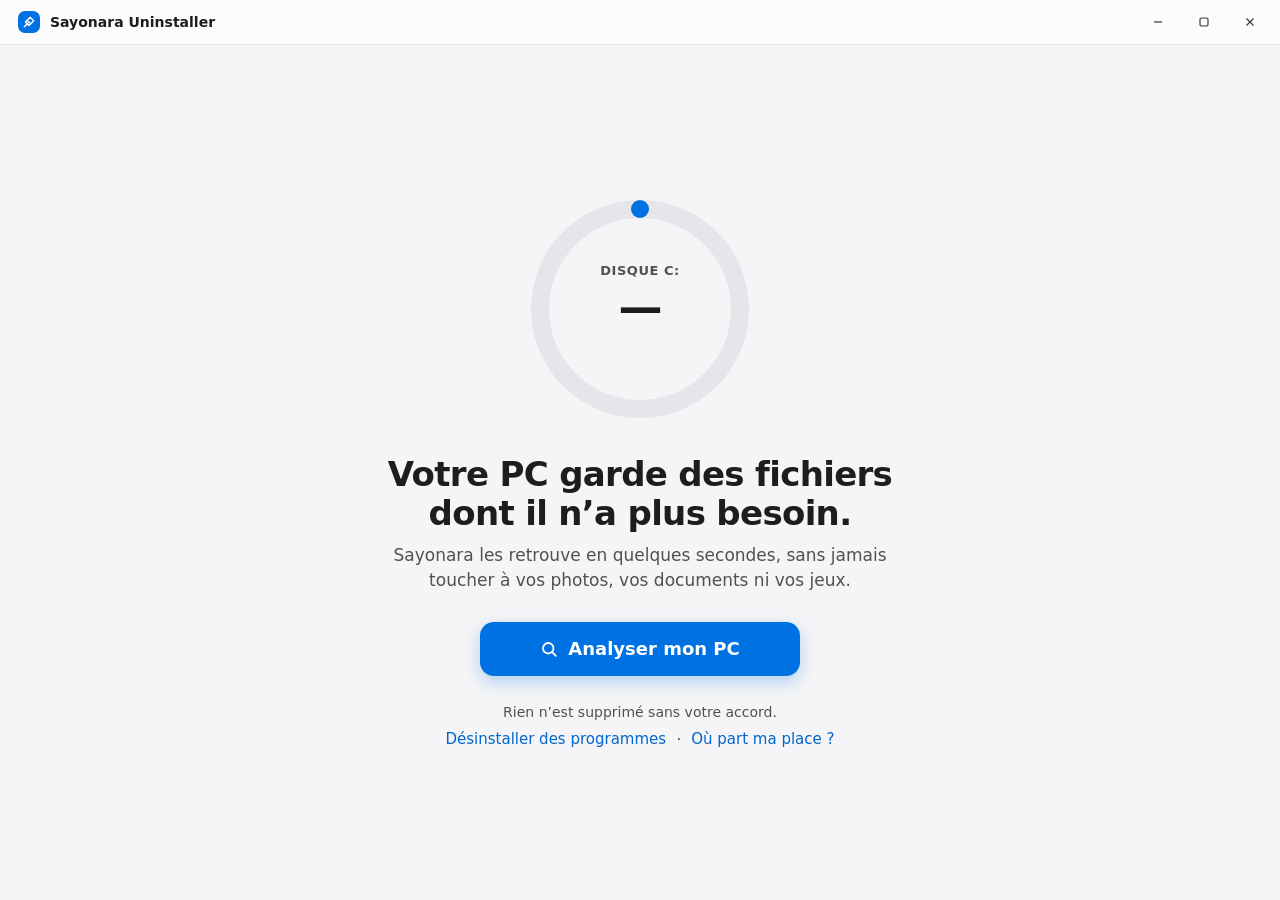
==== commit 8201f1b7: "Où part ma place, et les dossiers de développement Sayonara ne voyait que quelques Go sur un PC de d" ====
--- a/ui/index.html
+++ b/ui/index.html
@@ -54,7 +54,11 @@
       </button>
       <div class="suite-accueil">
         <div class="note" id="note-accueil" role="status">Rien n’est supprimé sans votre accord.</div>
-        <button type="button" class="lien" id="vers-programmes">Désinstaller des programmes</button>
+        <div class="liens-accueil">
+          <button type="button" class="lien" id="vers-programmes">Désinstaller des programmes</button>
+          <span class="point" aria-hidden="true">·</span>
+          <button type="button" class="lien" id="vers-place">Où part ma place ?</button>
+        </div>
       </div>
     </div>
   </main>
@@ -141,6 +145,16 @@
           <span class="pastille verifier">À vérifier</span>
           <span class="taille">—</span>
           <input id="c-orphelins" type="checkbox" aria-label="Retirer les restes de programmes désinstallés">
+        </label>
+        <div class="detail" hidden></div>
+      </li>
+      <li class="ligne" data-id="dev">
+        <label class="rang" for="c-dev">
+          <svg width="26" height="26" viewBox="0 0 24 24" fill="none" stroke="#515154" stroke-width="1.8" stroke-linecap="round" stroke-linejoin="round" aria-hidden="true"><path d="M8.5 7 L3.5 12 L8.5 17"/><path d="M15.5 7 L20.5 12 L15.5 17"/><path d="M13.5 5 L10.5 19"/></svg>
+          <span class="nom"><span class="titre">Dossiers de développement</span><span class="desc">target, node_modules — refaits à la prochaine compilation, vous choisissez lesquels</span></span>
+          <span class="pastille verifier">À vérifier</span>
+          <span class="taille">—</span>
+          <input id="c-dev" type="checkbox" aria-label="Supprimer les dossiers de développement choisis">
         </label>
         <div class="detail" hidden></div>
       </li>
@@ -169,6 +183,7 @@
       </div>
       <button type="button" class="principal" id="fini">Terminé</button>
       <div class="note" id="note-corbeille">Les fichiers « à vérifier » restent dans la Corbeille tant que vous ne la videz pas.</div>
+      <div class="note" id="note-dev" hidden>Les dossiers de développement sont supprimés pour de bon : ils se refont à la prochaine compilation.</div>
       <div class="note alerte" id="note-admin" hidden>Les restes des mises à jour n’ont pas été nettoyés : l’autorisation a été refusée.</div>
     </div>
   </main>
@@ -252,6 +267,30 @@
       <div class="note alerte" id="note-admin-restes" hidden>Une partie des restes n’a pas été retirée : l’autorisation a été refusée.</div>
     </div>
   </main>
+
+  <!-- 8 · OÙ PART LA PLACE : tout le disque, du plus gros au plus petit -->
+  <main class="ecran resultats" id="place" hidden>
+    <div class="entete">
+      <div class="titres">
+        <h1 tabindex="-1" id="titre-place">Où part la place</h1>
+        <p id="sous-titre-place">Tout le disque C:, du plus gros au plus petit. Rien n’est supprimé d’ici sans votre clic.</p>
+      </div>
+      <div class="outils-entete">
+        <button type="button" class="lien" id="remesurer" hidden>Mesurer à nouveau</button>
+        <button type="button" class="lien" id="retour-place">Retour</button>
+      </div>
+    </div>
+    <div class="mesure-place" id="mesure-place" hidden>
+      <div class="barre-prog" aria-hidden="true"><div id="barre-place"></div></div>
+      <div class="ligne-mesure">
+        <span class="note" id="note-place" role="status">Lecture du disque…</span>
+        <button type="button" class="lien" id="arreter-place">Arrêter</button>
+      </div>
+    </div>
+    <nav class="fil" id="fil-place" aria-label="Dossier affiché" hidden></nav>
+    <div class="note" id="etat-place" role="status" hidden></div>
+    <ul class="carte liste" id="liste-place" aria-label="Contenu du dossier" hidden></ul>
+  </main>
 </div>
 </body>
 </html>
--- a/ui/style.css
+++ b/ui/style.css
@@ -117,7 +117,9 @@
 .grand { min-width: 320px; height: 54px; padding: 0 30px; border-radius: 14px; font-size: 18px; box-shadow: 0 6px 18px rgba(0, 113, 227, 0.28); }
 /* la note et le lien vers les programmes : un seul bloc, pour tenir dans la fenêtre par défaut */
 .suite-accueil { display: flex; flex-direction: column; align-items: center; gap: 4px; }
-#vers-programmes { padding: 6px 4px; }
+.liens-accueil { display: flex; align-items: center; gap: 6px; }
+.liens-accueil .point { color: var(--texte-2); }
+#vers-programmes, #vers-place { padding: 6px 4px; }
 
 /* ── 2 · Résultats ── */
 .resultats { display: flex; flex-direction: column; gap: 16px; padding: 22px 40px 0; }
@@ -156,6 +158,9 @@
 .afficher { border: 0; background: none; padding: 4px 2px; font-size: 13px; font-weight: 600; color: #0066CC; cursor: pointer; }
 @media (hover: hover) and (pointer: fine) { .afficher:hover { color: #004C99; } }
 .detail .plus, .detail .vide-liste { font-size: 13px; color: var(--texte-2); padding: 4px 0 0; }
+/* les dossiers de développement : une case par dossier (le projet en cours reste décoché) */
+.fichier.choix { grid-template-columns: 20px minmax(0, 1fr) auto auto auto; cursor: pointer; }
+.fichier.choix input { width: 18px; height: 18px; margin: 0; accent-color: var(--accent); cursor: inherit; }
 
 .pied {
   flex-shrink: 0; height: 77px; display: flex; align-items: center; justify-content: space-between; gap: 24px;
@@ -220,6 +225,41 @@
 .reste .genre { font-size: 13px; color: var(--texte-2); }
 .reste .afficher { padding: 0 0 0 4px; }
 
+/* ── 8 · Où part la place : la carte du disque ── */
+.mesure-place { display: flex; flex-direction: column; gap: 10px; flex-shrink: 0; padding: 6px 0 4px; }
+.ligne-mesure { display: flex; align-items: center; justify-content: space-between; gap: 16px; }
+.ligne-mesure .lien { padding: 4px; }
+#etat-place { flex-shrink: 0; }
+.fil { display: flex; align-items: center; flex-wrap: wrap; gap: 2px; flex-shrink: 0; font-size: 14px; margin: -6px 0 -4px; }
+.fil button { border: 0; background: none; padding: 4px 6px; border-radius: 6px; font: inherit; font-weight: 500; color: #0066CC; cursor: pointer; }
+@media (hover: hover) and (pointer: fine) { .fil button:hover { color: #004C99; background: rgba(0, 0, 0, 0.04); } }
+.fil .sep { color: var(--texte-2); padding: 0 2px; }
+.fil .ici { padding: 4px 6px; font-weight: 600; }
+.entree { display: grid; grid-template-columns: 40px minmax(0, 1fr) 90px auto; align-items: center; gap: 16px; min-height: 60px; padding: 8px 22px; }
+.entree > svg { justify-self: center; }
+.entree .nom { gap: 5px; }
+.entree .titre { font-size: 16px; font-weight: 600; white-space: nowrap; overflow: hidden; text-overflow: ellipsis; }
+.ouvrir {
+  border: 0; background: none; padding: 0; text-align: left; font: inherit; font-size: 16px; font-weight: 600; color: var(--texte);
+  white-space: nowrap; overflow: hidden; text-overflow: ellipsis; cursor: pointer; transition: color 120ms ease;
+}
+@media (hover: hover) and (pointer: fine) { .ouvrir:hover { color: var(--accent); } }
+.ouvrir:focus-visible { border-radius: 6px; }
+.part { display: block; height: 4px; border-radius: 999px; background: var(--piste); overflow: hidden; max-width: 420px; }
+.part > span { display: block; height: 100%; width: 0; background: var(--accent); border-radius: 999px; }
+.entree .actions { display: flex; align-items: center; justify-content: flex-end; gap: 14px; min-width: 56px; }
+/* « Libérer » : orange comme « à vérifier » ; au 2e temps (confirmer), plein, texte blanc */
+.liberer {
+  border: 0; background: var(--verif-fond); color: var(--verif-texte); font: inherit; font-size: 13px; font-weight: 600;
+  padding: 5px 12px; border-radius: 999px; white-space: nowrap; cursor: pointer;
+  transition: background-color 150ms ease, color 150ms ease, transform 120ms var(--sortie);
+}
+.liberer:active:not(:disabled) { transform: scale(0.97); }
+.liberer.confirmer { background: #B4501E; color: #FFFFFF; }
+.liberer:disabled { cursor: progress; opacity: 0.7; }
+.liberer:focus-visible { outline-offset: 2px; }
+.autres { padding: 14px 22px 14px 78px; font-size: 13px; color: var(--texte-2); }
+
 /* moins de mouvement : ni fondu, ni anneau qui se remplit, ni roue qui tourne */
 @media (prefers-reduced-motion: reduce) {
   .ecran { animation: none; }
@@ -227,7 +267,7 @@
   .roue { animation: none; border-top-color: rgba(255, 255, 255, 0.35); border-right-color: #FFFFFF; }
   .mini-roue { animation: none; }
   .barre-prog > div { transition: none; }
-  .principal, .maj { transition: none; }
-  .principal:active:not(:disabled), .maj:active:not(:disabled) { transform: none; }
+  .principal, .maj, .liberer, .ouvrir { transition: none; }
+  .principal:active:not(:disabled), .maj:active:not(:disabled), .liberer:active:not(:disabled) { transform: none; }
   .maj { animation: none; }
 }
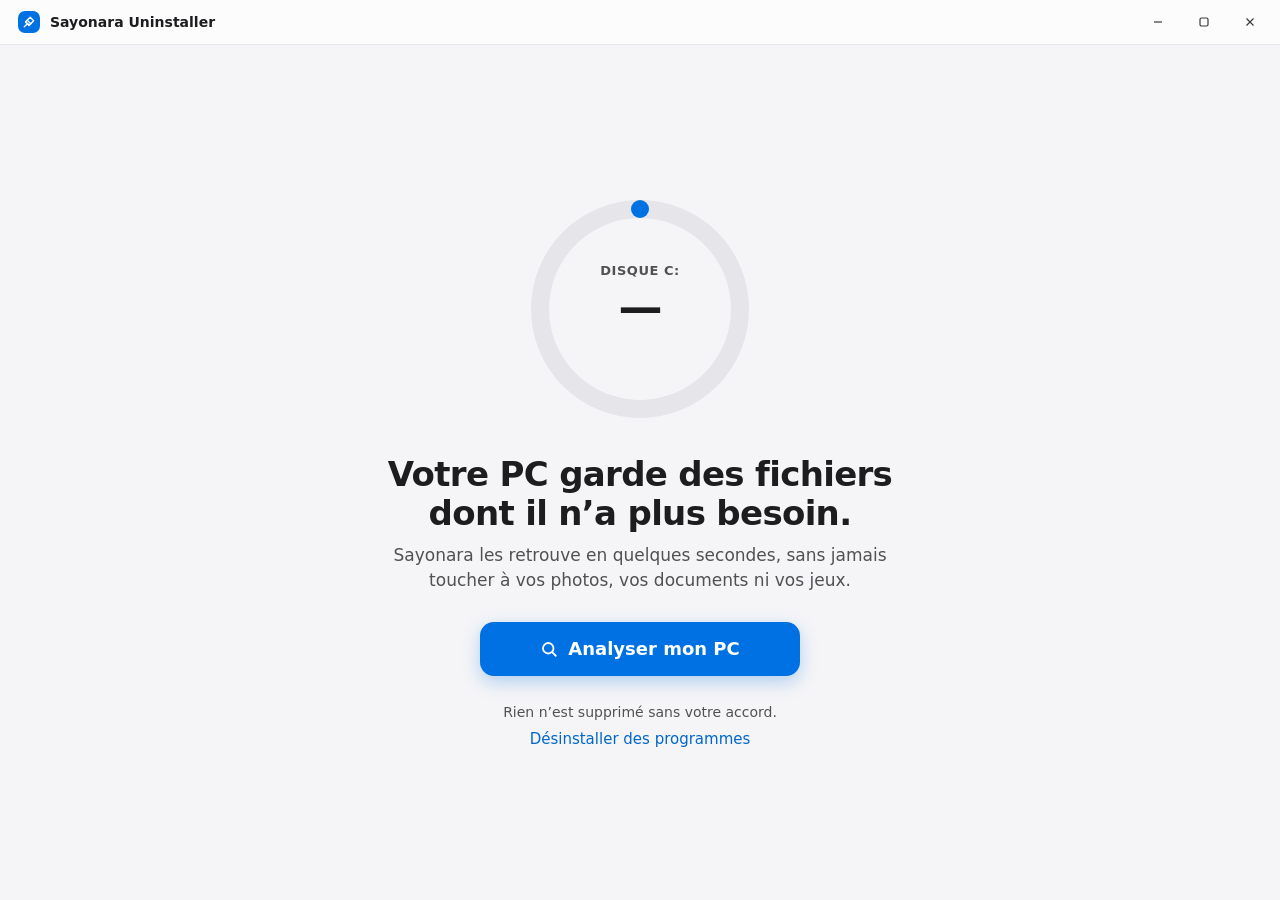
==== commit 431e989f: "Tout passe par « Analyser » : l'écran « Où part la place » est retiré L'auteur voulait que l'analyse" ====
--- a/ui/index.html
+++ b/ui/index.html
@@ -54,11 +54,7 @@
       </button>
       <div class="suite-accueil">
         <div class="note" id="note-accueil" role="status">Rien n’est supprimé sans votre accord.</div>
-        <div class="liens-accueil">
-          <button type="button" class="lien" id="vers-programmes">Désinstaller des programmes</button>
-          <span class="point" aria-hidden="true">·</span>
-          <button type="button" class="lien" id="vers-place">Où part ma place ?</button>
-        </div>
+        <button type="button" class="lien" id="vers-programmes">Désinstaller des programmes</button>
       </div>
     </div>
   </main>
@@ -268,29 +264,6 @@
     </div>
   </main>
 
-  <!-- 8 · OÙ PART LA PLACE : tout le disque, du plus gros au plus petit -->
-  <main class="ecran resultats" id="place" hidden>
-    <div class="entete">
-      <div class="titres">
-        <h1 tabindex="-1" id="titre-place">Où part la place</h1>
-        <p id="sous-titre-place">Tout le disque C:, du plus gros au plus petit. Rien n’est supprimé d’ici sans votre clic.</p>
-      </div>
-      <div class="outils-entete">
-        <button type="button" class="lien" id="remesurer" hidden>Mesurer à nouveau</button>
-        <button type="button" class="lien" id="retour-place">Retour</button>
-      </div>
-    </div>
-    <div class="mesure-place" id="mesure-place" hidden>
-      <div class="barre-prog" aria-hidden="true"><div id="barre-place"></div></div>
-      <div class="ligne-mesure">
-        <span class="note" id="note-place" role="status">Lecture du disque…</span>
-        <button type="button" class="lien" id="arreter-place">Arrêter</button>
-      </div>
-    </div>
-    <nav class="fil" id="fil-place" aria-label="Dossier affiché" hidden></nav>
-    <div class="note" id="etat-place" role="status" hidden></div>
-    <ul class="carte liste" id="liste-place" aria-label="Contenu du dossier" hidden></ul>
-  </main>
 </div>
 </body>
 </html>
--- a/ui/style.css
+++ b/ui/style.css
@@ -117,9 +117,7 @@
 .grand { min-width: 320px; height: 54px; padding: 0 30px; border-radius: 14px; font-size: 18px; box-shadow: 0 6px 18px rgba(0, 113, 227, 0.28); }
 /* la note et le lien vers les programmes : un seul bloc, pour tenir dans la fenêtre par défaut */
 .suite-accueil { display: flex; flex-direction: column; align-items: center; gap: 4px; }
-.liens-accueil { display: flex; align-items: center; gap: 6px; }
-.liens-accueil .point { color: var(--texte-2); }
-#vers-programmes, #vers-place { padding: 6px 4px; }
+#vers-programmes { padding: 6px 4px; }
 
 /* ── 2 · Résultats ── */
 .resultats { display: flex; flex-direction: column; gap: 16px; padding: 22px 40px 0; }
@@ -225,41 +223,6 @@
 .reste .genre { font-size: 13px; color: var(--texte-2); }
 .reste .afficher { padding: 0 0 0 4px; }
 
-/* ── 8 · Où part la place : la carte du disque ── */
-.mesure-place { display: flex; flex-direction: column; gap: 10px; flex-shrink: 0; padding: 6px 0 4px; }
-.ligne-mesure { display: flex; align-items: center; justify-content: space-between; gap: 16px; }
-.ligne-mesure .lien { padding: 4px; }
-#etat-place { flex-shrink: 0; }
-.fil { display: flex; align-items: center; flex-wrap: wrap; gap: 2px; flex-shrink: 0; font-size: 14px; margin: -6px 0 -4px; }
-.fil button { border: 0; background: none; padding: 4px 6px; border-radius: 6px; font: inherit; font-weight: 500; color: #0066CC; cursor: pointer; }
-@media (hover: hover) and (pointer: fine) { .fil button:hover { color: #004C99; background: rgba(0, 0, 0, 0.04); } }
-.fil .sep { color: var(--texte-2); padding: 0 2px; }
-.fil .ici { padding: 4px 6px; font-weight: 600; }
-.entree { display: grid; grid-template-columns: 40px minmax(0, 1fr) 90px auto; align-items: center; gap: 16px; min-height: 60px; padding: 8px 22px; }
-.entree > svg { justify-self: center; }
-.entree .nom { gap: 5px; }
-.entree .titre { font-size: 16px; font-weight: 600; white-space: nowrap; overflow: hidden; text-overflow: ellipsis; }
-.ouvrir {
-  border: 0; background: none; padding: 0; text-align: left; font: inherit; font-size: 16px; font-weight: 600; color: var(--texte);
-  white-space: nowrap; overflow: hidden; text-overflow: ellipsis; cursor: pointer; transition: color 120ms ease;
-}
-@media (hover: hover) and (pointer: fine) { .ouvrir:hover { color: var(--accent); } }
-.ouvrir:focus-visible { border-radius: 6px; }
-.part { display: block; height: 4px; border-radius: 999px; background: var(--piste); overflow: hidden; max-width: 420px; }
-.part > span { display: block; height: 100%; width: 0; background: var(--accent); border-radius: 999px; }
-.entree .actions { display: flex; align-items: center; justify-content: flex-end; gap: 14px; min-width: 56px; }
-/* « Libérer » : orange comme « à vérifier » ; au 2e temps (confirmer), plein, texte blanc */
-.liberer {
-  border: 0; background: var(--verif-fond); color: var(--verif-texte); font: inherit; font-size: 13px; font-weight: 600;
-  padding: 5px 12px; border-radius: 999px; white-space: nowrap; cursor: pointer;
-  transition: background-color 150ms ease, color 150ms ease, transform 120ms var(--sortie);
-}
-.liberer:active:not(:disabled) { transform: scale(0.97); }
-.liberer.confirmer { background: #B4501E; color: #FFFFFF; }
-.liberer:disabled { cursor: progress; opacity: 0.7; }
-.liberer:focus-visible { outline-offset: 2px; }
-.autres { padding: 14px 22px 14px 78px; font-size: 13px; color: var(--texte-2); }
-
 /* moins de mouvement : ni fondu, ni anneau qui se remplit, ni roue qui tourne */
 @media (prefers-reduced-motion: reduce) {
   .ecran { animation: none; }
@@ -267,7 +230,7 @@
   .roue { animation: none; border-top-color: rgba(255, 255, 255, 0.35); border-right-color: #FFFFFF; }
   .mini-roue { animation: none; }
   .barre-prog > div { transition: none; }
-  .principal, .maj, .liberer, .ouvrir { transition: none; }
-  .principal:active:not(:disabled), .maj:active:not(:disabled), .liberer:active:not(:disabled) { transform: none; }
+  .principal, .maj { transition: none; }
+  .principal:active:not(:disabled), .maj:active:not(:disabled) { transform: none; }
   .maj { animation: none; }
 }
